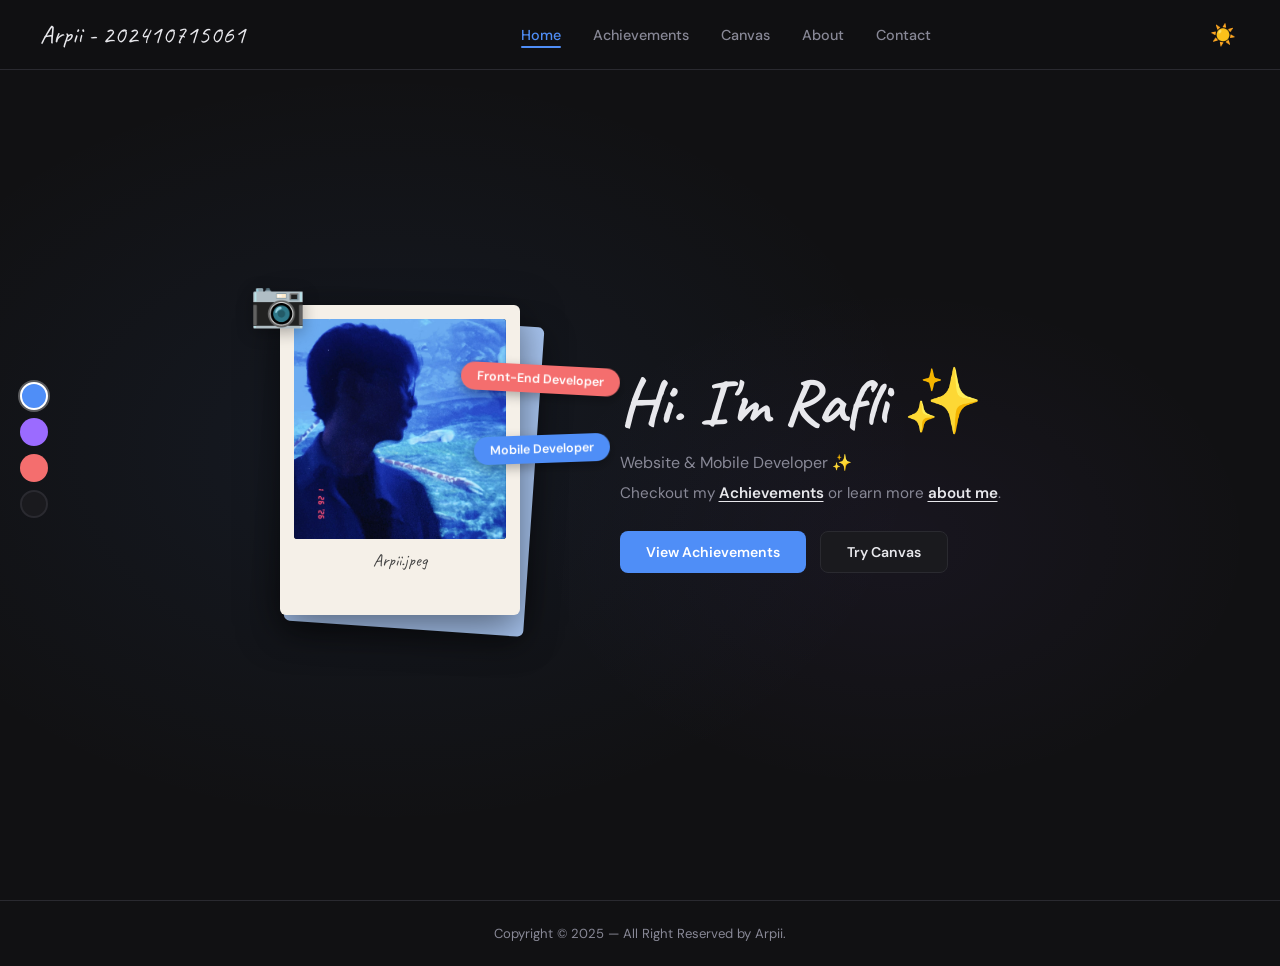
==== index.html @ d250fa43 "update project" ====
<!DOCTYPE html>
<html lang="id">
<head>
<meta charset="UTF-8">
<meta name="viewport" content="width=device-width, initial-scale=1.0">
<title>Arpii — Portfolio</title>
<link href="https://fonts.googleapis.com/css2?family=Caveat:wght@400;700&family=DM+Sans:wght@300;400;500&display=swap" rel="stylesheet">
<link rel="stylesheet" href="styles.css">
</head>
<body>

<nav>
  <a href="index.html" class="nav-logo">Arpii - 202410715061</a>
  <ul class="nav-links">
    <li><a href="index.html" class="active" onclick="setActive(this)">Home</a></li>
    <li><a href="achievements.html" onclick="setActive(this)">Achievements</a></li>
    <li><a href="canvas.html" onclick="setActive(this)">Canvas</a></li>
    <li><a href="about.html" onclick="setActive(this)">About</a></li>
    <li><a href="contact.html" onclick="setActive(this)">Contact</a></li>
  </ul>
  <div class="nav-right">
    <button class="theme-btn" onclick="toggleTheme()" title="Toggle theme">☀️</button>
  </div>
</nav>

<div class="sidebar-palette" id="sidebarPalette">
  <div class="palette-dot active" style="background:#4f8ef7" title="Blue" onclick="setAccent('#4f8ef7', this)"></div>
  <div class="palette-dot" style="background:#9b6bff" title="Purple" onclick="setAccent('#9b6bff', this)"></div>
  <div class="palette-dot" style="background:#f46e6e" title="Red" onclick="setAccent('#f46e6e', this)"></div>
  <div class="palette-dot special" title="Open Canvas" onclick="openCanvas()"></div>
</div>

<section id="home">
  <div class="polaroid-stack" id="polaroidEl">
    <div class="polaroid-back"></div>
    <div class="polaroid-front">
      <div class="polaroid-photo">
        <img src="img/Arpii.jpeg" alt="Arpii">
      </div>
  <div class="polaroid-label">Arpii.jpeg</div>
</div>
    <div class="camera-icon">📷</div>
    <div class="badge badge-red">Front-End Developer</div>
    <div class="badge badge-blue">Mobile Developer</div>
  </div>

  <div class="hero-text">
    <h1 class="hero-greeting">Hi. I'm Rafli ✨</h1>
    <p class="hero-sub">Website & Mobile Developer ✨</p>
    <p class="hero-links">
      Checkout my <a href="achievements.html">Achievements</a> or learn more <a href="about.html">about me</a>.
    </p>
    <div class="hero-cta">
      <a href="achievements.html" class="btn btn-primary">View Achievements</a>
      <a href="canvas.html" class="btn btn-ghost">Try Canvas</a>
    </div>
  </div>
</section>

<footer>Copyright © 2025 — All Right Reserved by Arpii.</footer>


<div id="canvasModal">
  <div class="modal-inner">
    <div class="modal-header">
      <span class="modal-title">🎨 Canvas Fullscreen</span>
      <button class="close-btn" onclick="closeCanvas()">✕</button>
    </div>
    <canvas id="drawCanvasFull" style="width:100%;height:500px;border-radius:10px;cursor:crosshair;background:#16161a;display:block;touch-action:none;"></canvas>
    <div style="display:flex;gap:10px;margin-top:14px;justify-content:flex-end">
      <button class="tool-btn" onclick="clearFullCanvas()">🗑️ Clear</button>
      <button class="btn btn-primary" onclick="downloadFullCanvas()">💾 Download</button>
    </div>
  </div>
</div>

<button class="scroll-top" id="scrollTopBtn" onclick="window.scrollTo({top:0,behavior:'smooth'})">↑</button>

  <div id="pageTransition">
    <img src="img/oia-uia.gif"
      class="transition-gif"
      alt="Loading animation"
      title="Page loading">
  </div>

<script src="script.js"></script>
</body>
</html>
---- styles.css ----
:root {
  --bg: #111113;
  --surface: #1a1a1e;
  --border: #2a2a30;
  --accent-blue: #4f8ef7;
  --accent-pink: #f46e6e;
  --accent-purple: #9b6bff;
  --text: #e8e8ec;
  --muted: #888896;
  --polaroid-bg: #f5f0e8;
  --canvas-bg: #1e1e24;
}

*, *::before, *::after { box-sizing: border-box; margin: 0; padding: 0; }

html { scroll-behavior: smooth; }

body {
  background: var(--bg);
  color: var(--text);
  font-family: 'DM Sans', sans-serif;
  min-height: 100vh;
  overflow-x: hidden;
}

/* NAV */
nav {
  position: fixed; 
  top: 0; left: 0; right: 0; 
  z-index: 100;
  display: flex; 
  align-items: center; justify-content: space-between;
  padding: 18px 40px;
  background: rgba(17,17,19,0.85);
  backdrop-filter: blur(12px);
  border-bottom: 1px solid var(--border);
}

.nav-logo {
  font-family: 'Caveat', cursive;
  font-size: 1.6rem;
  color: var(--text);
  text-decoration: none;
}

.nav-links {
  display: flex;
  gap: 32px;
  list-style: none;
}

.nav-links a {
  color: var(--muted);
  text-decoration: none;
  font-size: 0.9rem;
  font-weight: 500;
  transition: color 0.2s;
  position: relative;
}

.nav-links a.active { 
  color: var(--accent-blue); }

.nav-links a.active::after {
  content: ''; 
  position: absolute; 
  bottom: -4px; left: 0; right: 0;
  height: 2px; background: var(--accent-blue); 
  border-radius: 2px;
}

.nav-links a:hover { color: var(--text); }

.nav-right { display: flex; align-items: center; gap: 12px; }

.theme-btn {
  background: none; border: none; cursor: pointer;
  font-size: 1.3rem; padding: 4px;
  transition: transform 0.3s;
}
.theme-btn:hover { transform: rotate(30deg) scale(1.1); }

/* HERO */
#home {
  min-height: 100vh;
  display: flex;
  align-items: center;
  justify-content: center;
  gap: 80px;
  padding: 100px 60px 60px;
  position: relative;
  overflow: hidden;
}

#home::before {
  content: '';
  position: absolute; inset: 0;
  background: radial-gradient(ellipse 60% 60% at 30% 50%, rgba(79,142,247,0.07) 0%, transparent 70%),
              radial-gradient(ellipse 40% 40% at 70% 60%, rgba(155,107,255,0.05) 0%, transparent 70%);
  pointer-events: none;
}

/* POLAROID */
.polaroid-stack {
  position: relative;
  width: 260px; height: 330px;
  flex-shrink: 0;
  animation: floatPolaroid 4s ease-in-out infinite;
}

@keyframes floatPolaroid {
  0%, 100% { transform: translateY(0px) rotate(-4deg); }
  50% { transform: translateY(-14px) rotate(-2deg); }
}

.polaroid-back {
  position: absolute;
  top: 14px; left: 14px;
  width: 240px; height: 310px;
  background: #a8c5f0;
  border-radius: 6px;
  transform: rotate(4deg);
  box-shadow: 0 8px 32px rgba(0,0,0,0.4);
}

.polaroid-front {
  position: absolute;
  top: 0; left: 0;
  width: 240px; height: 310px;
  background: var(--polaroid-bg);
  border-radius: 6px;
  padding: 14px 14px 48px;
  box-shadow: 0 12px 40px rgba(0,0,0,0.5);
  cursor: grab;
}

.polaroid-photo {
  width: 100%; height: 220px;
  background: linear-gradient(145deg, #2a2d3a, #1a1d2e);
  border-radius: 3px;
  overflow: hidden;
  display: flex; align-items: center; justify-content: center;
  font-size: 4rem;
}

.polaroid-photo img{
  width:100%;
  height:100%;
  object-fit:cover;
  display:block;
  filter:contrast(1.05) brightness(1.05);
}

.polaroid-label {
  font-family: 'Caveat', cursive;
  font-size: 1.1rem;
  color: #444;
  text-align: center;
  margin-top: 10px;
}

/* CAMERA ICON */
.camera-icon {
  position: absolute;
  top: -30px; left: -30px;
  font-size: 2.8rem;
  animation: cameraBob 3s ease-in-out infinite;
  filter: drop-shadow(0 4px 8px rgba(0,0,0,0.3));
}
@keyframes cameraBob {
  0%, 100% { transform: rotate(-10deg) scale(1); }
  50% { transform: rotate(5deg) scale(1.05); }
}

/* BADGES */
.badge {
  position: absolute;
  padding: 6px 16px;
  border-radius: 20px;
  font-size: 0.78rem;
  font-weight: 600;
  white-space: nowrap;
  box-shadow: 0 4px 12px rgba(0,0,0,0.3);
  animation: badgePop 0.6s cubic-bezier(0.34, 1.56, 0.64, 1) both;
}
.badge-red { background: #f46e6e; color: white; top: 60px; right: -80px; transform: rotate(3deg); animation-delay: 0.3s; }
.badge-blue { background: #4f8ef7; color: white; top: 130px; right: -70px; transform: rotate(-2deg); animation-delay: 0.5s; }

@keyframes badgePop {
  from { opacity: 0; transform: scale(0.5) rotate(10deg); }
  to { opacity: 1; }
}

/* HERO TEXT */
.hero-text { max-width: 480px; }

.hero-greeting {
  font-family: 'Caveat', cursive;
  font-size: clamp(2.8rem, 5vw, 4.2rem);
  font-weight: 700;
  line-height: 1.1;
  margin-bottom: 14px;
  animation: slideUp 0.7s ease both 0.2s;
}

.hero-sub {
  color: var(--muted);
  font-size: 1rem;
  margin-bottom: 10px;
  animation: slideUp 0.7s ease both 0.35s;
}

.hero-links {
  font-size: 0.95rem;
  color: var(--muted);
  animation: slideUp 0.7s ease both 0.45s;
}

.hero-links a {
  color: var(--text);
  font-weight: 600;
  text-decoration: underline;
  text-underline-offset: 3px;
  transition: color 0.2s;
}
.hero-links a:hover { color: var(--accent-blue); }

@keyframes slideUp {
  from { opacity: 0; transform: translateY(24px); }
  to { opacity: 1; transform: translateY(0); }
}

.hero-cta {
  display: flex; gap: 14px; margin-top: 28px;
  animation: slideUp 0.7s ease both 0.55s;
}

.btn {
  padding: 11px 26px; border-radius: 8px;
  font-family: 'DM Sans', sans-serif;
  font-size: 0.88rem; font-weight: 600;
  cursor: pointer; transition: all 0.2s; border: none;
  text-decoration: none; display: inline-flex; align-items: center; gap: 6px;
}
.btn-primary { background: var(--accent-blue); color: white; }
.btn-primary:hover { background: #3a7ae8; transform: translateY(-2px); box-shadow: 0 8px 20px rgba(79,142,247,0.35); }
.btn-ghost { background: var(--surface); color: var(--text); border: 1px solid var(--border); }
.btn-ghost:hover { border-color: var(--accent-blue); color: var(--accent-blue); transform: translateY(-2px); }

/* SIDEBAR DOTS */
.sidebar-palette {
  position: fixed; left: 20px; top: 50%; transform: translateY(-50%);
  display: flex; flex-direction: column; align-items: center; gap: 8px;
  z-index: 50;
}

.palette-dot {
  width: 28px; height: 28px; border-radius: 50%;
  cursor: pointer; transition: transform 0.2s, box-shadow 0.2s;
  border: 2px solid transparent;
}
.palette-dot:hover { transform: scale(1.2); }
.palette-dot.active { border-color: white; box-shadow: 0 0 0 2px rgba(255,255,255,0.3); }
.palette-dot.special { background: var(--surface); border: 2px solid var(--border); display: flex; align-items: center; justify-content: center; font-size: 0.8rem; }

/* SECTIONS */
section { padding: 80px 60px; }

.section-title {
  font-family: 'Caveat', cursive;
  font-size: 2.4rem;
  margin-bottom: 40px;
  position: relative;
  display: inline-block;
}
.section-title::after {
  content: ''; position: absolute; bottom: -6px; left: 0;
  width: 60%; height: 3px;
  background: linear-gradient(90deg, var(--accent-blue), transparent);
  border-radius: 2px;
}

/* PORTFOLIO */
.portfolio-grid {
  display: grid;
  grid-template-columns: repeat(auto-fill, minmax(280px, 1fr));
  gap: 24px;
}

.project-card {
  background: var(--surface);
  border: 1px solid var(--border);
  border-radius: 14px;
  overflow: hidden;
  transition: transform 0.25s, box-shadow 0.25s, border-color 0.25s;
  cursor: pointer;
}
.project-card:hover {
  transform: translateY(-6px);
  box-shadow: 0 20px 40px rgba(0,0,0,0.3);
  border-color: var(--accent-blue);
}

.project-thumb {
  height: 160px;
  display: flex; align-items: center; justify-content: center;
  font-size: 3rem;
}

.project-info { padding: 16px 20px 20px; }
.project-title { font-weight: 600; margin-bottom: 6px; }
.project-desc { font-size: 0.84rem; color: var(--muted); line-height: 1.5; }

.project-tags { display: flex; flex-wrap: wrap; gap: 6px; margin-top: 12px; }
.tag {
  font-size: 0.72rem; font-weight: 600;
  padding: 3px 10px; border-radius: 20px;
  background: rgba(79,142,247,0.12); color: var(--accent-blue);
}

/* CANVAS SECTION */
#canvas-section {
  background: var(--canvas-bg);
  border-top: 1px solid var(--border);
  border-bottom: 1px solid var(--border);
}

.canvas-wrapper {
  display: flex; flex-direction: column; gap: 16px;
}

.canvas-toolbar {
  display: flex; align-items: center; gap: 12px;
  flex-wrap: wrap;
  background: var(--surface);
  padding: 12px 18px;
  border-radius: 12px;
  border: 1px solid var(--border);
}

.toolbar-group {
  display: flex; align-items: center; gap: 8px;
  padding-right: 12px;
  border-right: 1px solid var(--border);
}
.toolbar-group:last-child { border-right: none; padding-right: 0; }

.tool-btn {
  background: none; border: 1px solid var(--border);
  color: var(--muted); padding: 7px 14px;
  border-radius: 8px; cursor: pointer; font-size: 0.82rem; font-weight: 500;
  font-family: 'DM Sans', sans-serif;
  transition: all 0.2s; display: flex; align-items: center; gap: 5px;
}
.tool-btn:hover, .tool-btn.active {
  background: var(--accent-blue); color: white; border-color: var(--accent-blue);
}

.color-swatch {
  width: 28px; height: 28px; border-radius: 50%; cursor: pointer;
  border: 2px solid transparent; transition: transform 0.15s;
}
.color-swatch:hover { transform: scale(1.15); }
.color-swatch.selected { border-color: white; box-shadow: 0 0 0 2px rgba(255,255,255,0.3); }

.color-input { display: none; }

.size-slider {
  appearance: none; -webkit-appearance: none;
  width: 90px; height: 4px;
  background: var(--border); border-radius: 2px; cursor: pointer;
}
.size-slider::-webkit-slider-thumb {
  appearance: none; -webkit-appearance: none;
  width: 14px; height: 14px; border-radius: 50%;
  background: var(--accent-blue); cursor: pointer;
}

.size-label { font-size: 0.78rem; color: var(--muted); min-width: 28px; }

#drawCanvas {
  width: 100%;
  height: 500px;
  border-radius: 12px;
  border: 1px solid var(--border);
  cursor: crosshair;
  background: #16161a;
  display: block;
  touch-action: none;
}

.canvas-footer {
  display: flex; gap: 10px; justify-content: flex-end;
}

/* ABOUT */
.about-grid { display: grid; grid-template-columns: 1fr 1fr; gap: 40px; align-items: center; }
.about-bio { line-height: 1.8; color: var(--muted); font-size: 0.95rem; }
.about-bio p { margin-bottom: 16px; }
.about-stats { display: grid; grid-template-columns: 1fr 1fr; gap: 16px; }
.stat-box {
  background: var(--surface); border: 1px solid var(--border);
  border-radius: 12px; padding: 20px;
  text-align: center;
}
.stat-num { font-family: 'Caveat', cursive; font-size: 2.4rem; color: var(--accent-blue); }
.stat-desc { font-size: 0.8rem; color: var(--muted); margin-top: 4px; }

/* CONTACT */
.contact-grid { display: grid; grid-template-columns: 1fr 1fr; gap: 40px; }
.contact-links { display: flex; flex-direction: column; gap: 14px; }
.contact-link {
  display: flex; align-items: center; gap: 14px;
  padding: 16px 20px; background: var(--surface);
  border: 1px solid var(--border); border-radius: 12px;
  text-decoration: none; color: var(--text);
  transition: all 0.2s;
}
.contact-link:hover { border-color: var(--accent-blue); transform: translateX(4px); }
.contact-link-icon { font-size: 1.4rem; }
.contact-link-label { font-size: 0.78rem; color: var(--muted); }
.contact-link-value { font-weight: 500; }

.contact-form { display: flex; flex-direction: column; gap: 14px; }
.form-input, .form-textarea {
  background: var(--surface); border: 1px solid var(--border);
  border-radius: 10px; padding: 13px 16px;
  color: var(--text); font-family: 'DM Sans', sans-serif; font-size: 0.9rem;
  outline: none; transition: border-color 0.2s; resize: none;
}
.form-input:focus, .form-textarea:focus { border-color: var(--accent-blue); }
.form-textarea { height: 120px; }

/* FOOTER */
footer {
  text-align: center; padding: 24px;
  color: var(--muted); font-size: 0.82rem;
  border-top: 1px solid var(--border);
}

/* OPACITY OVERLAY for canvas */
#canvasModal {
  display: none; position: fixed; inset: 0; z-index: 200;
  background: rgba(0,0,0,0.85); backdrop-filter: blur(4px);
  align-items: center; justify-content: center; padding: 40px;
}
#canvasModal.open { display: flex; }

.modal-inner {
  background: var(--surface); border-radius: 18px;
  border: 1px solid var(--border); padding: 28px;
  width: 100%; max-width: 900px;
}

.modal-header {
  display: flex; justify-content: space-between; align-items: center;
  margin-bottom: 20px;
}
.modal-title { font-family: 'Caveat', cursive; font-size: 1.8rem; }
.close-btn {
  background: none; border: 1px solid var(--border);
  color: var(--muted); width: 36px; height: 36px; border-radius: 8px;
  cursor: pointer; font-size: 1.2rem; transition: all 0.2s;
}
.close-btn:hover { background: #ff4444; color: white; border-color: #ff4444; }

/* SCROLL TO TOP */
.scroll-top {
  position: fixed; bottom: 30px; right: 30px;
  width: 44px; height: 44px; border-radius: 50%;
  background: var(--accent-blue); color: white;
  border: none; cursor: pointer; font-size: 1.2rem;
  box-shadow: 0 4px 16px rgba(79,142,247,0.4);
  transition: all 0.2s; opacity: 0; pointer-events: none;
  z-index: 99;
}
.scroll-top.visible { opacity: 1; pointer-events: all; }
.scroll-top:hover { transform: translateY(-3px); }

@media (max-width: 768px) {
  #home { flex-direction: column; padding: 100px 24px 60px; gap: 40px; }
  .about-grid, .contact-grid { grid-template-columns: 1fr; }
  section { padding: 60px 24px; }
  nav { padding: 16px 24px; }
  .nav-links { gap: 20px; }
}

/* ==================== PAGE TRANSITION ==================== */

/* Panel default MENUTUPI layar, langsung auto-slide keluar via CSS.
   Tidak ada jeda JS → tidak ada blink. */
#pageTransition {
  position: fixed;
  left: 0; top: 0;
  width: 100%; height: 100%;
  background: #2b0047;
  display: flex;
  align-items: center;
  justify-content: center;
  z-index: 9999;
  transform: translateY(0%);
  animation: pageSlideOut 0.65s cubic-bezier(0.76, 0, 0.24, 1) 0.05s forwards;
  pointer-events: none;
}

/* Saat klik link → reset posisi ke bawah, lalu naik menutupi layar */
#pageTransition.active {
  transform: translateY(100%);
  animation: pageSlideIn 0.55s cubic-bezier(0.76, 0, 0.24, 1) forwards;
  pointer-events: all;
}

@keyframes pageSlideIn {
  from { transform: translateY(100%); }
  to   { transform: translateY(0%); }
}

@keyframes pageSlideOut {
  from { transform: translateY(0%); }
  to   { transform: translateY(-100%); }
}

.transition-gif {
  width: 120px;
  animation: gifBounce 0.6s ease infinite alternate;
}

@keyframes gifBounce {
  from { transform: scale(0.95); }
  to   { transform: scale(1.05); }
}
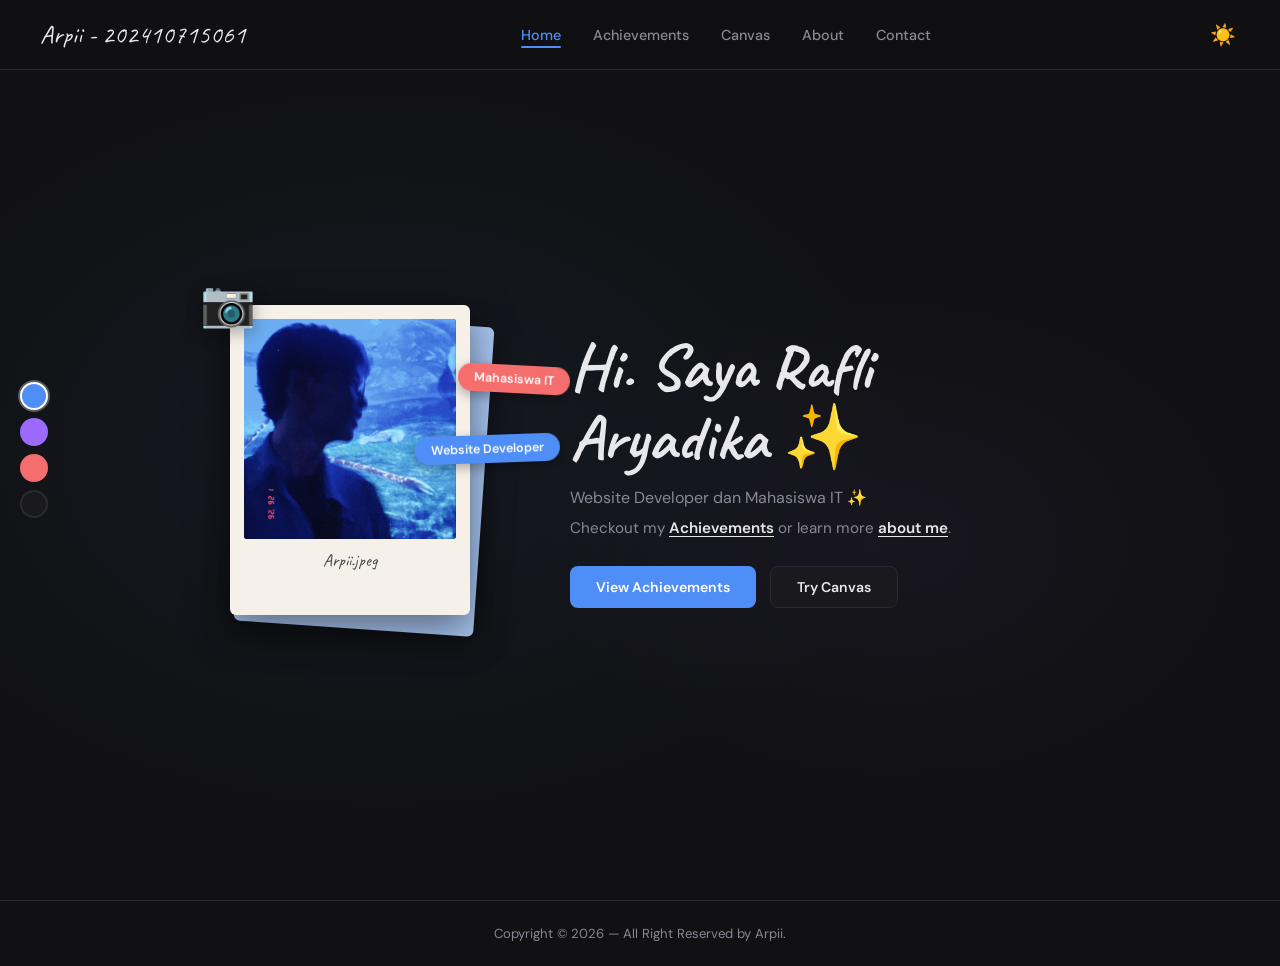
==== commit d0fce2fc: "major adds and updates to the achievements section, including new images and updated dates. Also add" ====
--- a/index.html
+++ b/index.html
@@ -11,7 +11,7 @@
 
 <nav>
   <a href="index.html" class="nav-logo">Arpii - 202410715061</a>
-  <ul class="nav-links">
+  <ul class="nav-links" id="navLinks">
     <li><a href="index.html" class="active" onclick="setActive(this)">Home</a></li>
     <li><a href="achievements.html" onclick="setActive(this)">Achievements</a></li>
     <li><a href="canvas.html" onclick="setActive(this)">Canvas</a></li>
@@ -19,7 +19,10 @@
     <li><a href="contact.html" onclick="setActive(this)">Contact</a></li>
   </ul>
   <div class="nav-right">
-    <button class="theme-btn" onclick="toggleTheme()" title="Toggle theme">☀️</button>
+  <button class="theme-btn" onclick="toggleTheme()" title="Toggle theme">☀️</button>
+  <button class="hamburger" id="hamburger" onclick="toggleNav()" aria-label="Menu">
+    <span></span><span></span><span></span>
+  </button>
   </div>
 </nav>
 
@@ -40,13 +43,13 @@
   <div class="polaroid-label">Arpii.jpeg</div>
 </div>
     <div class="camera-icon">📷</div>
-    <div class="badge badge-red">Front-End Developer</div>
-    <div class="badge badge-blue">Mobile Developer</div>
+    <div class="badge badge-red">Mahasiswa IT</div>
+    <div class="badge badge-blue">Website Developer</div>
   </div>
 
   <div class="hero-text">
-    <h1 class="hero-greeting">Hi. I'm Rafli ✨</h1>
-    <p class="hero-sub">Website & Mobile Developer ✨</p>
+    <h1 class="hero-greeting">Hi. Saya Rafli Aryadika ✨</h1>
+    <p class="hero-sub">Website Developer dan Mahasiswa IT ✨</p>
     <p class="hero-links">
       Checkout my <a href="achievements.html">Achievements</a> or learn more <a href="about.html">about me</a>.
     </p>
@@ -57,7 +60,7 @@
   </div>
 </section>
 
-<footer>Copyright © 2025 — All Right Reserved by Arpii.</footer>
+<footer>Copyright © 2026 — All Right Reserved by Arpii.</footer>
 
 
 <div id="canvasModal">
--- a/styles.css
+++ b/styles.css
@@ -1,531 +1,1023 @@
+html{
+  scroll-behavior: smooth;
+}
+
 :root {
-  --bg: #111113;
-  --surface: #1a1a1e;
-  --border: #2a2a30;
-  --accent-blue: #4f8ef7;
-  --accent-pink: #f46e6e;
+  --bg:            #111113;
+  --surface:       #1a1a1e;
+  --border:        #2a2a30;
+  --accent-blue:   #4f8ef7;
+  --accent-pink:   #f46e6e;
   --accent-purple: #9b6bff;
-  --text: #e8e8ec;
-  --muted: #888896;
-  --polaroid-bg: #f5f0e8;
-  --canvas-bg: #1e1e24;
-}
-
-*, *::before, *::after { box-sizing: border-box; margin: 0; padding: 0; }
-
-html { scroll-behavior: smooth; }
+  --text:          #e8e8ec;
+  --muted:         #888896;
+  --polaroid-bg:   #f5f0e8;
+  --canvas-bg:     #1e1e24;
+}
+
+*, *::before, *::after {
+  box-sizing: border-box;
+  margin: 0;
+  padding: 0;
+}
+
+html {
+  scroll-behavior: smooth;
+}
 
 body {
-  background: var(--bg);
-  color: var(--text);
-  font-family: 'DM Sans', sans-serif;
-  min-height: 100vh;
-  overflow-x: hidden;
-}
-
-/* NAV */
+  background:   var(--bg);
+  color:        var(--text);
+  font-family:  'DM Sans', sans-serif;
+  min-height:   100vh;
+  overflow-x:   hidden;
+  transition:   background 0.4s ease, color 0.3s ease;
+}
+
+body, nav, .polaroid-front, .stat-box, .contact-link,
+.form-input, .form-textarea, .card, .project-card,
+.canvas-toolbar, #drawCanvas, .modal-inner {
+  transition: background 0.4s ease, border-color 0.3s ease, color 0.3s ease;
+}
+
 nav {
-  position: fixed; 
-  top: 0; left: 0; right: 0; 
-  z-index: 100;
-  display: flex; 
-  align-items: center; justify-content: space-between;
-  padding: 18px 40px;
-  background: rgba(17,17,19,0.85);
+  position:        fixed;
+  top: 0; left: 0; right: 0;
+  z-index:         100;
+  display:         flex;
+  align-items:     center;
+  justify-content: space-between;
+  flex-wrap:       wrap;
+  padding:         18px 40px;
+  background:      rgba(17,17,19,0.85);
   backdrop-filter: blur(12px);
-  border-bottom: 1px solid var(--border);
+  border-bottom:   1px solid var(--border);
+  transition:      background 0.4s ease, border-color 0.3s ease;
 }
 
 .nav-logo {
-  font-family: 'Caveat', cursive;
-  font-size: 1.6rem;
-  color: var(--text);
+  font-family:     'Caveat', cursive;
+  font-size:       1.6rem;
+  color:           var(--text);
   text-decoration: none;
 }
 
 .nav-links {
-  display: flex;
-  gap: 32px;
+  display:    flex;
+  gap:        32px;
   list-style: none;
 }
 
 .nav-links a {
-  color: var(--muted);
+  color:           var(--muted);
   text-decoration: none;
-  font-size: 0.9rem;
-  font-weight: 500;
-  transition: color 0.2s;
-  position: relative;
-}
-
-.nav-links a.active { 
-  color: var(--accent-blue); }
-
-.nav-links a.active::after {
-  content: ''; 
-  position: absolute; 
+  font-size:       0.9rem;
+  font-weight:     500;
+  position:        relative;
+  transition:      color 0.2s;
+}
+
+.nav-links a:hover          { color: var(--text); }
+.nav-links a.active         { color: var(--accent-blue); }
+.nav-links a.active::after  {
+  content:       '';
+  position:      absolute;
   bottom: -4px; left: 0; right: 0;
-  height: 2px; background: var(--accent-blue); 
+  height:        2px;
+  background:    var(--accent-blue);
   border-radius: 2px;
 }
 
-.nav-links a:hover { color: var(--text); }
-
-.nav-right { display: flex; align-items: center; gap: 12px; }
+.nav-right {
+  display:     flex;
+  align-items: center;
+  gap:         12px;
+}
 
 .theme-btn {
-  background: none; border: none; cursor: pointer;
-  font-size: 1.3rem; padding: 4px;
-  transition: transform 0.3s;
-}
-.theme-btn:hover { transform: rotate(30deg) scale(1.1); }
-
-/* HERO */
+  background:  none;
+  border:      none;
+  cursor:      pointer;
+  font-size:   1.3rem;
+  padding:     4px;
+  transition:  transform 0.4s cubic-bezier(0.34, 1.56, 0.64, 1);
+}
+
+.theme-btn:hover {
+  transform: rotate(30deg) scale(1.1);
+}
+
+.theme-btn.spinning {
+  animation: themeSpin 0.5s cubic-bezier(0.34, 1.56, 0.64, 1) forwards;
+}
+
+@keyframes themeSpin {
+  0%   { transform: rotate(0deg)   scale(1);   }
+  40%  { transform: rotate(200deg) scale(1.3); }
+  70%  { transform: rotate(340deg) scale(0.9); }
+  100% { transform: rotate(360deg) scale(1);   }
+}
+
+.hamburger {
+  display:       none;
+  flex-direction: column;
+  gap:           5px;
+  background:    none;
+  border:        1px solid var(--border);
+  border-radius: 8px;
+  padding:       8px 10px;
+  cursor:        pointer;
+}
+
+.hamburger span {
+  display:       block;
+  width:         20px;
+  height:        2px;
+  background:    var(--text);
+  border-radius: 2px;
+  transition:    all 0.3s;
+}
+
+.hamburger.open span:nth-child(1) { transform: translateY(7px) rotate(45deg);  }
+.hamburger.open span:nth-child(2) { opacity: 0;                                 }
+.hamburger.open span:nth-child(3) { transform: translateY(-7px) rotate(-45deg); }
+
+.sidebar-palette {
+  position:       fixed;
+  left:           20px;
+  top:            50%;
+  transform:      translateY(-50%);
+  display:        flex;
+  flex-direction: column;
+  align-items:    center;
+  gap:            8px;
+  z-index:        50;
+}
+
+.palette-dot {
+  width:      28px;
+  height:     28px;
+  border:     2px solid transparent;
+  border-radius: 50%;
+  cursor:     pointer;
+  transition: transform 0.2s, box-shadow 0.2s;
+}
+
+.palette-dot:hover  { transform: scale(1.2); }
+.palette-dot.active { border-color: white; box-shadow: 0 0 0 2px rgba(255,255,255,0.3); }
+.palette-dot.special {
+  background:      var(--surface);
+  border:          2px solid var(--border);
+  display:         flex;
+  align-items:     center;
+  justify-content: center;
+  font-size:       0.8rem;
+}
+
 #home {
-  min-height: 100vh;
-  display: flex;
-  align-items: center;
+  min-height:      100vh;
+  display:         flex;
+  align-items:     center;
   justify-content: center;
-  gap: 80px;
-  padding: 100px 60px 60px;
-  position: relative;
-  overflow: hidden;
+  gap:             80px;
+  padding:         100px 60px 60px;
+  position:        relative;
+  overflow:        hidden;
 }
 
 #home::before {
-  content: '';
-  position: absolute; inset: 0;
-  background: radial-gradient(ellipse 60% 60% at 30% 50%, rgba(79,142,247,0.07) 0%, transparent 70%),
-              radial-gradient(ellipse 40% 40% at 70% 60%, rgba(155,107,255,0.05) 0%, transparent 70%);
+  content:        '';
+  position:       absolute;
+  inset:          0;
+  background:     radial-gradient(ellipse 60% 60% at 30% 50%, rgba(79,142,247,0.07) 0%, transparent 70%),
+                  radial-gradient(ellipse 40% 40% at 70% 60%, rgba(155,107,255,0.05) 0%, transparent 70%);
   pointer-events: none;
 }
 
-/* POLAROID */
+/* --- Polaroid --- */
 .polaroid-stack {
-  position: relative;
-  width: 260px; height: 330px;
+  position:   relative;
+  width:      260px;
+  height:     330px;
   flex-shrink: 0;
-  animation: floatPolaroid 4s ease-in-out infinite;
+  animation:  floatPolaroid 4s ease-in-out infinite;
 }
 
 @keyframes floatPolaroid {
-  0%, 100% { transform: translateY(0px) rotate(-4deg); }
-  50% { transform: translateY(-14px) rotate(-2deg); }
+  0%, 100% { transform: translateY(0px)   rotate(-4deg); }
+  50%       { transform: translateY(-14px) rotate(-2deg); }
 }
 
 .polaroid-back {
-  position: absolute;
+  position:      absolute;
   top: 14px; left: 14px;
-  width: 240px; height: 310px;
-  background: #a8c5f0;
+  width:         240px;
+  height:        310px;
+  background:    #a8c5f0;
   border-radius: 6px;
-  transform: rotate(4deg);
-  box-shadow: 0 8px 32px rgba(0,0,0,0.4);
+  transform:     rotate(4deg);
+  box-shadow:    0 8px 32px rgba(0,0,0,0.4);
 }
 
 .polaroid-front {
-  position: absolute;
+  position:      absolute;
   top: 0; left: 0;
-  width: 240px; height: 310px;
-  background: var(--polaroid-bg);
+  width:         240px;
+  height:        310px;
+  background:    var(--polaroid-bg);
   border-radius: 6px;
-  padding: 14px 14px 48px;
-  box-shadow: 0 12px 40px rgba(0,0,0,0.5);
-  cursor: grab;
+  padding:       14px 14px 48px;
+  box-shadow:    0 12px 40px rgba(0,0,0,0.5);
+  cursor:        grab;
 }
 
 .polaroid-photo {
-  width: 100%; height: 220px;
-  background: linear-gradient(145deg, #2a2d3a, #1a1d2e);
-  border-radius: 3px;
-  overflow: hidden;
-  display: flex; align-items: center; justify-content: center;
-  font-size: 4rem;
-}
-
-.polaroid-photo img{
-  width:100%;
-  height:100%;
-  object-fit:cover;
-  display:block;
-  filter:contrast(1.05) brightness(1.05);
+  width:           100%;
+  height:          220px;
+  background:      linear-gradient(145deg, #2a2d3a, #1a1d2e);
+  border-radius:   3px;
+  overflow:        hidden;
+  display:         flex;
+  align-items:     center;
+  justify-content: center;
+  font-size:       4rem;
+}
+
+.polaroid-photo img {
+  width:      100%;
+  height:     100%;
+  object-fit: cover;
+  display:    block;
+  filter:     contrast(1.05) brightness(1.05);
 }
 
 .polaroid-label {
   font-family: 'Caveat', cursive;
-  font-size: 1.1rem;
-  color: #444;
-  text-align: center;
-  margin-top: 10px;
-}
-
-/* CAMERA ICON */
+  font-size:   1.1rem;
+  color:       #444;
+  text-align:  center;
+  margin-top:  10px;
+}
+
+/* --- Camera Icon --- */
 .camera-icon {
-  position: absolute;
-  top: -30px; left: -30px;
+  position:  absolute;
+  top:  -30px;
+  left: -30px;
   font-size: 2.8rem;
   animation: cameraBob 3s ease-in-out infinite;
-  filter: drop-shadow(0 4px 8px rgba(0,0,0,0.3));
-}
+  filter:    drop-shadow(0 4px 8px rgba(0,0,0,0.3));
+}
+
 @keyframes cameraBob {
-  0%, 100% { transform: rotate(-10deg) scale(1); }
-  50% { transform: rotate(5deg) scale(1.05); }
-}
-
-/* BADGES */
+  0%, 100% { transform: rotate(-10deg) scale(1);    }
+  50%       { transform: rotate(5deg)   scale(1.05); }
+}
+
+/* --- Badges --- */
 .badge {
-  position: absolute;
-  padding: 6px 16px;
+  position:      absolute;
+  padding:       6px 16px;
   border-radius: 20px;
-  font-size: 0.78rem;
-  font-weight: 600;
-  white-space: nowrap;
-  box-shadow: 0 4px 12px rgba(0,0,0,0.3);
-  animation: badgePop 0.6s cubic-bezier(0.34, 1.56, 0.64, 1) both;
-}
-.badge-red { background: #f46e6e; color: white; top: 60px; right: -80px; transform: rotate(3deg); animation-delay: 0.3s; }
+  font-size:     0.78rem;
+  font-weight:   600;
+  white-space:   nowrap;
+  box-shadow:    0 4px 12px rgba(0,0,0,0.3);
+  animation:     badgePop 0.6s cubic-bezier(0.34, 1.56, 0.64, 1) both;
+}
+
+.badge-red  { background: #f46e6e; color: white; top: 60px;  right: -80px; transform: rotate(3deg);  animation-delay: 0.3s; }
 .badge-blue { background: #4f8ef7; color: white; top: 130px; right: -70px; transform: rotate(-2deg); animation-delay: 0.5s; }
 
 @keyframes badgePop {
   from { opacity: 0; transform: scale(0.5) rotate(10deg); }
-  to { opacity: 1; }
-}
-
-/* HERO TEXT */
+  to   { opacity: 1; }
+}
+
+/* --- Hero Text --- */
 .hero-text { max-width: 480px; }
 
 .hero-greeting {
-  font-family: 'Caveat', cursive;
-  font-size: clamp(2.8rem, 5vw, 4.2rem);
-  font-weight: 700;
-  line-height: 1.1;
+  font-family:  'Caveat', cursive;
+  font-size:    clamp(2.8rem, 5vw, 4.2rem);
+  font-weight:  700;
+  line-height:  1.1;
   margin-bottom: 14px;
-  animation: slideUp 0.7s ease both 0.2s;
+  animation:    slideUp 0.7s ease both 0.2s;
 }
 
 .hero-sub {
-  color: var(--muted);
-  font-size: 1rem;
+  color:         var(--muted);
+  font-size:     1rem;
   margin-bottom: 10px;
-  animation: slideUp 0.7s ease both 0.35s;
+  animation:     slideUp 0.7s ease both 0.35s;
 }
 
 .hero-links {
-  font-size: 0.95rem;
-  color: var(--muted);
-  animation: slideUp 0.7s ease both 0.45s;
+  font-size:  0.95rem;
+  color:      var(--muted);
+  animation:  slideUp 0.7s ease both 0.45s;
 }
 
 .hero-links a {
-  color: var(--text);
-  font-weight: 600;
-  text-decoration: underline;
+  color:                var(--text);
+  font-weight:          600;
+  text-decoration:      underline;
   text-underline-offset: 3px;
-  transition: color 0.2s;
-}
+  transition:           color 0.2s;
+}
+
 .hero-links a:hover { color: var(--accent-blue); }
+
+.hero-cta {
+  display:    flex;
+  gap:        14px;
+  margin-top: 28px;
+  animation:  slideUp 0.7s ease both 0.55s;
+}
 
 @keyframes slideUp {
   from { opacity: 0; transform: translateY(24px); }
-  to { opacity: 1; transform: translateY(0); }
-}
-
-.hero-cta {
-  display: flex; gap: 14px; margin-top: 28px;
-  animation: slideUp 0.7s ease both 0.55s;
+  to   { opacity: 1; transform: translateY(0);    }
 }
 
 .btn {
-  padding: 11px 26px; border-radius: 8px;
-  font-family: 'DM Sans', sans-serif;
-  font-size: 0.88rem; font-weight: 600;
-  cursor: pointer; transition: all 0.2s; border: none;
-  text-decoration: none; display: inline-flex; align-items: center; gap: 6px;
-}
-.btn-primary { background: var(--accent-blue); color: white; }
+  padding:       11px 26px;
+  border-radius: 8px;
+  font-family:   'DM Sans', sans-serif;
+  font-size:     0.88rem;
+  font-weight:   600;
+  cursor:        pointer;
+  border:        none;
+  text-decoration: none;
+  display:       inline-flex;
+  align-items:   center;
+  gap:           6px;
+  transition:    all 0.2s;
+}
+
+.btn-primary       { background: var(--accent-blue); color: white; }
 .btn-primary:hover { background: #3a7ae8; transform: translateY(-2px); box-shadow: 0 8px 20px rgba(79,142,247,0.35); }
-.btn-ghost { background: var(--surface); color: var(--text); border: 1px solid var(--border); }
-.btn-ghost:hover { border-color: var(--accent-blue); color: var(--accent-blue); transform: translateY(-2px); }
-
-/* SIDEBAR DOTS */
-.sidebar-palette {
-  position: fixed; left: 20px; top: 50%; transform: translateY(-50%);
-  display: flex; flex-direction: column; align-items: center; gap: 8px;
-  z-index: 50;
-}
-
-.palette-dot {
-  width: 28px; height: 28px; border-radius: 50%;
-  cursor: pointer; transition: transform 0.2s, box-shadow 0.2s;
-  border: 2px solid transparent;
-}
-.palette-dot:hover { transform: scale(1.2); }
-.palette-dot.active { border-color: white; box-shadow: 0 0 0 2px rgba(255,255,255,0.3); }
-.palette-dot.special { background: var(--surface); border: 2px solid var(--border); display: flex; align-items: center; justify-content: center; font-size: 0.8rem; }
-
-/* SECTIONS */
+
+.btn-ghost         { background: var(--surface); color: var(--text); border: 1px solid var(--border); }
+.btn-ghost:hover   { border-color: var(--accent-blue); color: var(--accent-blue); transform: translateY(-2px); }
+
 section { padding: 80px 60px; }
 
 .section-title {
-  font-family: 'Caveat', cursive;
-  font-size: 2.4rem;
-  margin-bottom: 40px;
-  position: relative;
-  display: inline-block;
-}
+  font-family:    'Caveat', cursive;
+  font-size:      2.4rem;
+  margin-bottom:  40px;
+  position:       relative;
+  display:        inline-block;
+}
+
 .section-title::after {
-  content: ''; position: absolute; bottom: -6px; left: 0;
-  width: 60%; height: 3px;
-  background: linear-gradient(90deg, var(--accent-blue), transparent);
+  content:       '';
+  position:      absolute;
+  bottom: -6px; left: 0;
+  width:         60%;
+  height:        3px;
+  background:    linear-gradient(90deg, var(--accent-blue), transparent);
   border-radius: 2px;
 }
 
-/* PORTFOLIO */
-.portfolio-grid {
+/* ABOUT */
+.about-grid {
+  display:               grid;
+  grid-template-columns: 1fr 1fr;
+  gap:                   40px;
+  align-items:           start;
+}
+
+.about-bio       { line-height: 1.8; color: var(--muted); font-size: 0.95rem; }
+.about-bio p     { margin-bottom: 16px; }
+
+/* Hobi & Minat */
+.about-hobbies {
+  display:               grid;
+  grid-template-columns: 1fr 1fr;
+  gap:                   16px;
+}
+
+.hobbies-col {
+  background:    var(--surface);
+  border:        1px solid var(--border);
+  border-radius: 14px;
+  padding:       20px;
+  transition:    border-color 0.25s, box-shadow 0.25s;
+}
+
+.hobbies-col:hover {
+  border-color: var(--accent-blue);
+  box-shadow:   0 8px 24px rgba(0,0,0,0.3);
+}
+
+.hobbies-title {
+  font-family:   'Caveat', cursive;
+  font-size:     1.3rem;
+  font-weight:   700;
+  color:         var(--text);
+  margin-bottom: 14px;
+}
+
+.hobbies-list {
+  list-style:     none;
+  display:        flex;
+  flex-direction: column;
+  gap:            8px;
+}
+
+.hobbies-list li {
+  font-size:     0.88rem;
+  color:         var(--muted);
+  padding:       7px 12px;
+  background:    rgba(79,142,247,0.06);
+  border:        1px solid var(--border);
+  border-radius: 8px;
+  transition:    all 0.2s;
+}
+
+.hobbies-list li:hover {
+  color:        var(--text);
+  border-color: var(--accent-blue);
+  background:   rgba(79,142,247,0.1);
+  transform:    translateX(4px);
+}
+.stat-box {
+  background:    var(--surface);
+  border:        1px solid var(--border);
+  border-radius: 12px;
+  padding:       20px;
+  text-align:    center;
+}
+
+.stat-num  { font-family: 'Caveat', cursive; font-size: 2.4rem; color: var(--accent-blue); }
+.stat-desc { font-size: 0.8rem; color: var(--muted); margin-top: 4px; }
+
+.page {
+  max-width: 760px;
+  margin:    0 auto;
+  padding:   100px 24px 80px;
+}
+
+.page-header        { margin-bottom: 48px; animation: fadeUp .5s ease both; }
+.page-header h1     { font-weight: 800; font-size: clamp(2rem, 5vw, 3rem); letter-spacing: -.04em; line-height: 1; margin-bottom: 8px; }
+.page-header p      { color: var(--muted); font-size: .9rem; }
+
+.timeline           { position: relative; }
+.timeline::before   {
+  content:    '';
+  position:   absolute;
+  left:       19px;
+  top: 0; bottom: 0;
+  width:      1px;
+  background: linear-gradient(to bottom, var(--border), transparent);
+}
+
+.achievement-item {
+  display:               grid;
+  grid-template-columns: 40px 1fr;
+  gap:                   16px;
+  margin-bottom:         36px;
+  animation:             fadeUp .5s ease both;
+}
+
+.achievement-item:nth-child(1) { animation-delay: .08s; }
+.achievement-item:nth-child(2) { animation-delay: .16s; }
+.achievement-item:nth-child(3) { animation-delay: .24s; }
+.achievement-item:nth-child(4) { animation-delay: .32s; }
+
+.avatar-col { display: flex; flex-direction: column; align-items: center; }
+
+.avatar {
+  width:           40px;
+  height:          40px;
+  border-radius:   50%;
+  background:      linear-gradient(135deg, #4d7cff 0%, #a855f7 100%);
+  display:         flex;
+  align-items:     center;
+  justify-content: center;
+  font-weight:     700;
+  font-size:       .85rem;
+  color:           #fff;
+  flex-shrink:     0;
+  position:        relative;
+  z-index:         1;
+  border:          2px solid var(--bg);
+}
+
+.card {
+  background:    var(--surface);
+  border:        1px solid var(--border);
+  border-radius: 14px;
+  padding:       20px 22px 22px;
+  transition:    border-color .25s, box-shadow .25s;
+}
+
+.card:hover        { border-color: #35353f; box-shadow: 0 8px 32px rgba(0,0,0,.4); }
+.card-meta         { display: flex; align-items: center; gap: 10px; margin-bottom: 12px; }
+.card-name         { font-weight: 700; font-size: .9rem; }
+.card-date         { font-size: .78rem; color: var(--muted); }
+.card-title        { font-weight: 700; font-size: 1.05rem; letter-spacing: -.02em; margin-bottom: 4px; line-height: 1.3; }
+.card-issuer       { font-size: .82rem; color: var(--muted); margin-bottom: 14px; }
+
+.tags { display: flex; flex-wrap: wrap; gap: 8px; margin-bottom: 16px; }
+
+.tag {
+  font-size:     0.72rem;
+  font-weight:   600;
+  padding:       3px 10px;
+  border-radius: 20px;
+  background:    rgba(79,142,247,0.12);
+  color:         var(--accent-blue);
+  border:        1px solid rgba(79,142,247,0.2);
+  transition:    border-color .2s, color .2s;
+}
+
+.cert-img-wrap {
+  margin-top:    14px;
+  border-radius: 10px;
+  overflow:      hidden;
+  border:        1px solid var(--border);
+  max-width:     240px;
+  cursor:        pointer;
+  transition:    transform .25s, box-shadow .25s;
+}
+
+.cert-img-wrap:hover { transform: scale(1.02); box-shadow: 0 12px 36px rgba(0,0,0,.5); }
+.cert-img-wrap img   { width: 100%; display: block; filter: brightness(.95); }
+
+.lightbox {
+  position:       fixed;
+  inset:          0;
+  background:     rgba(0,0,0,.88);
+  backdrop-filter: blur(12px);
+  z-index:        200;
+  display:        flex;
+  align-items:    center;
+  justify-content: center;
+  opacity:        0;
+  pointer-events: none;
+  transition:     opacity .3s;
+}
+
+.lightbox.open      { opacity: 1; pointer-events: all; }
+.lightbox img       { max-width: min(90vw, 600px); max-height: 85vh; border-radius: 12px; box-shadow: 0 24px 80px rgba(0,0,0,.7); transform: scale(.95); transition: transform .3s; }
+.lightbox.open img  { transform: scale(1); }
+
+.lightbox-close {
+  position:   absolute;
+  top:  24px;
+  right: 28px;
+  color:      #fff;
+  font-size:  1.5rem;
+  cursor:     pointer;
+  opacity:    .6;
+  background: none;
+  border:     none;
+  transition: opacity .2s;
+}
+.lightbox-close:hover { opacity: 1; }
+
+.contact-grid {
+  display:               grid;
+  grid-template-columns: 1fr 1fr;
+  gap:                   40px;
+}
+
+.contact-links { display: flex; flex-direction: column; gap: 14px; }
+
+.contact-link {
+  display:       flex;
+  align-items:   center;
+  gap:           14px;
+  padding:       16px 20px;
+  background:    var(--surface);
+  border:        1px solid var(--border);
+  border-radius: 12px;
+  text-decoration: none;
+  color:         var(--text);
+  transition:    all 0.2s;
+}
+
+.contact-link:hover      { border-color: var(--accent-blue); transform: translateX(4px); }
+.contact-link-icon       { font-size: 1.4rem; }
+.contact-link-label      { font-size: 0.78rem; color: var(--muted); }
+.contact-link-value      { font-weight: 500; }
+
+.contact-form { display: flex; flex-direction: column; gap: 14px; }
+
+.form-input, .form-textarea {
+  background:    var(--surface);
+  border:        1px solid var(--border);
+  border-radius: 10px;
+  padding:       13px 16px;
+  color:         var(--text);
+  font-family:   'DM Sans', sans-serif;
+  font-size:     0.9rem;
+  outline:       none;
+  resize:        none;
+  transition:    border-color 0.2s;
+}
+
+.form-input:focus,
+.form-textarea:focus { border-color: var(--accent-blue); }
+.form-textarea       { height: 120px; }
+
+#canvas-section {
+  background:   var(--canvas-bg);
+  border-top:   1px solid var(--border);
+  border-bottom: 1px solid var(--border);
+}
+
+.canvas-wrapper { display: flex; flex-direction: column; gap: 16px; }
+
+.canvas-toolbar {
+  display:       flex;
+  align-items:   center;
+  gap:           12px;
+  flex-wrap:     wrap;
+  background:    var(--surface);
+  padding:       12px 18px;
+  border-radius: 12px;
+  border:        1px solid var(--border);
+}
+
+.toolbar-group {
+  display:       flex;
+  align-items:   center;
+  gap:           8px;
+  padding-right: 12px;
+  border-right:  1px solid var(--border);
+}
+.toolbar-group:last-child { border-right: none; padding-right: 0; }
+
+.tool-btn {
+  background:    none;
+  border:        1px solid var(--border);
+  color:         var(--muted);
+  padding:       7px 14px;
+  border-radius: 8px;
+  cursor:        pointer;
+  font-size:     0.82rem;
+  font-weight:   500;
+  font-family:   'DM Sans', sans-serif;
+  display:       flex;
+  align-items:   center;
+  gap:           5px;
+  transition:    all 0.2s;
+}
+.tool-btn:hover,
+.tool-btn.active { background: var(--accent-blue); color: white; border-color: var(--accent-blue); }
+
+.color-swatch {
+  width:      28px;
+  height:     28px;
+  border:     2px solid transparent;
+  border-radius: 50%;
+  cursor:     pointer;
+  transition: transform 0.15s;
+}
+.color-swatch:hover    { transform: scale(1.15); }
+.color-swatch.selected { border-color: white; box-shadow: 0 0 0 2px rgba(255,255,255,0.3); }
+
+.color-input { display: none; }
+
+.size-slider {
+  appearance:         none;
+  -webkit-appearance: none;
+  width:              90px;
+  height:             4px;
+  background:         var(--border);
+  border-radius:      2px;
+  cursor:             pointer;
+}
+.size-slider::-webkit-slider-thumb {
+  appearance:         none;
+  -webkit-appearance: none;
+  width:              14px;
+  height:             14px;
+  border-radius:      50%;
+  background:         var(--accent-blue);
+  cursor:             pointer;
+}
+
+.size-label { font-size: 0.78rem; color: var(--muted); min-width: 28px; }
+
+#drawCanvas {
+  width:         100%;
+  height:        500px;
+  border-radius: 12px;
+  border:        1px solid var(--border);
+  cursor:        crosshair;
+  background:    #16161a;
+  display:       block;
+  touch-action:  none;
+}
+
+.canvas-footer { display: flex; gap: 10px; justify-content: flex-end; }
+
+#canvasModal {
+  display:         none;
+  position:        fixed;
+  inset:           0;
+  z-index:         200;
+  background:      rgba(0,0,0,0.85);
+  backdrop-filter: blur(4px);
+  align-items:     center;
+  justify-content: center;
+  padding:         40px;
+}
+#canvasModal.open { display: flex; }
+
+.modal-inner {
+  background:    var(--surface);
+  border-radius: 18px;
+  border:        1px solid var(--border);
+  padding:       28px;
+  width:         100%;
+  max-width:     900px;
+}
+
+.modal-header {
+  display:         flex;
+  justify-content: space-between;
+  align-items:     center;
+  margin-bottom:   20px;
+}
+
+.modal-title { font-family: 'Caveat', cursive; font-size: 1.8rem; }
+
+.close-btn {
+  background:    none;
+  border:        1px solid var(--border);
+  color:         var(--muted);
+  width:         36px;
+  height:        36px;
+  border-radius: 8px;
+  cursor:        pointer;
+  font-size:     1.2rem;
+  transition:    all 0.2s;
+}
+.close-btn:hover { background: #ff4444; color: white; border-color: #ff4444; }
+
+.nav-icon       { font-size: 1.2rem; cursor: pointer; transition: transform .3s; }
+.nav-icon:hover { transform: rotate(60deg); }
+
+footer {
+  text-align:  center;
+  padding:     24px;
+  color:       var(--muted);
+  font-size:   0.82rem;
+  border-top:  1px solid var(--border);
+}
+
+.scroll-top {
+  position:      fixed;
+  bottom:        30px;
+  right:         30px;
+  width:         44px;
+  height:        44px;
+  border-radius: 50%;
+  background:    var(--accent-blue);
+  color:         white;
+  border:        none;
+  cursor:        pointer;
+  font-size:     1.2rem;
+  box-shadow:    0 4px 16px rgba(79,142,247,0.4);
+  opacity:       0;
+  pointer-events: none;
+  z-index:       99;
+  transition:    all 0.2s;
+}
+.scroll-top.visible { opacity: 1; pointer-events: all; }
+.scroll-top:hover   { transform: translateY(-3px); }
+
+#pageTransition {
+  position:        fixed;
+  left: 0; top: 0;
+  width:           100%;
+  height:          100%;
+  background:      #2b0047;
+  display:         flex;
+  align-items:     center;
+  justify-content: center;
+  z-index:         9999;
+  transform:       translateY(0%);
+  animation:       pageSlideOut 0.65s cubic-bezier(0.76, 0, 0.24, 1) 0.05s forwards;
+  pointer-events:  none;
+}
+
+#pageTransition.active {
+  transform:  translateY(100%);
+  animation:  pageSlideIn 0.55s cubic-bezier(0.76, 0, 0.24, 1) forwards;
+  pointer-events: all;
+}
+
+@keyframes pageSlideIn  { from { transform: translateY(100%); } to { transform: translateY(0%);    } }
+@keyframes pageSlideOut { from { transform: translateY(0%);   } to { transform: translateY(-100%); } }
+@keyframes fadeUp       { from { opacity: 0; transform: translateY(16px); } to { opacity: 1; transform: translateY(0); } }
+
+.transition-gif { width: 120px; animation: gifBounce 0.6s ease infinite alternate; }
+@keyframes gifBounce { from { transform: scale(0.95); } to { transform: scale(1.05); } }
+
+  /* About */
+.about-grid{
   display: grid;
-  grid-template-columns: repeat(auto-fill, minmax(280px, 1fr));
-  gap: 24px;
-}
-
-.project-card {
-  background: var(--surface);
-  border: 1px solid var(--border);
-  border-radius: 14px;
-  overflow: hidden;
-  transition: transform 0.25s, box-shadow 0.25s, border-color 0.25s;
-  cursor: pointer;
-}
-.project-card:hover {
-  transform: translateY(-6px);
-  box-shadow: 0 20px 40px rgba(0,0,0,0.3);
-  border-color: var(--accent-blue);
-}
-
-.project-thumb {
-  height: 160px;
-  display: flex; align-items: center; justify-content: center;
-  font-size: 3rem;
-}
-
-.project-info { padding: 16px 20px 20px; }
-.project-title { font-weight: 600; margin-bottom: 6px; }
-.project-desc { font-size: 0.84rem; color: var(--muted); line-height: 1.5; }
-
-.project-tags { display: flex; flex-wrap: wrap; gap: 6px; margin-top: 12px; }
-.tag {
-  font-size: 0.72rem; font-weight: 600;
-  padding: 3px 10px; border-radius: 20px;
-  background: rgba(79,142,247,0.12); color: var(--accent-blue);
-}
-
-/* CANVAS SECTION */
-#canvas-section {
-  background: var(--canvas-bg);
-  border-top: 1px solid var(--border);
-  border-bottom: 1px solid var(--border);
-}
-
-.canvas-wrapper {
-  display: flex; flex-direction: column; gap: 16px;
-}
-
-.canvas-toolbar {
-  display: flex; align-items: center; gap: 12px;
-  flex-wrap: wrap;
-  background: var(--surface);
-  padding: 12px 18px;
-  border-radius: 12px;
-  border: 1px solid var(--border);
-}
-
-.toolbar-group {
-  display: flex; align-items: center; gap: 8px;
-  padding-right: 12px;
-  border-right: 1px solid var(--border);
-}
-.toolbar-group:last-child { border-right: none; padding-right: 0; }
-
-.tool-btn {
-  background: none; border: 1px solid var(--border);
-  color: var(--muted); padding: 7px 14px;
-  border-radius: 8px; cursor: pointer; font-size: 0.82rem; font-weight: 500;
-  font-family: 'DM Sans', sans-serif;
-  transition: all 0.2s; display: flex; align-items: center; gap: 5px;
-}
-.tool-btn:hover, .tool-btn.active {
-  background: var(--accent-blue); color: white; border-color: var(--accent-blue);
-}
-
-.color-swatch {
-  width: 28px; height: 28px; border-radius: 50%; cursor: pointer;
-  border: 2px solid transparent; transition: transform 0.15s;
-}
-.color-swatch:hover { transform: scale(1.15); }
-.color-swatch.selected { border-color: white; box-shadow: 0 0 0 2px rgba(255,255,255,0.3); }
-
-.color-input { display: none; }
-
-.size-slider {
-  appearance: none; -webkit-appearance: none;
-  width: 90px; height: 4px;
-  background: var(--border); border-radius: 2px; cursor: pointer;
-}
-.size-slider::-webkit-slider-thumb {
-  appearance: none; -webkit-appearance: none;
-  width: 14px; height: 14px; border-radius: 50%;
-  background: var(--accent-blue); cursor: pointer;
-}
-
-.size-label { font-size: 0.78rem; color: var(--muted); min-width: 28px; }
-
-#drawCanvas {
-  width: 100%;
-  height: 500px;
-  border-radius: 12px;
-  border: 1px solid var(--border);
-  cursor: crosshair;
-  background: #16161a;
-  display: block;
-  touch-action: none;
-}
-
-.canvas-footer {
-  display: flex; gap: 10px; justify-content: flex-end;
-}
-
-/* ABOUT */
-.about-grid { display: grid; grid-template-columns: 1fr 1fr; gap: 40px; align-items: center; }
-.about-bio { line-height: 1.8; color: var(--muted); font-size: 0.95rem; }
-.about-bio p { margin-bottom: 16px; }
-.about-stats { display: grid; grid-template-columns: 1fr 1fr; gap: 16px; }
-.stat-box {
-  background: var(--surface); border: 1px solid var(--border);
-  border-radius: 12px; padding: 20px;
-  text-align: center;
-}
-.stat-num { font-family: 'Caveat', cursive; font-size: 2.4rem; color: var(--accent-blue); }
-.stat-desc { font-size: 0.8rem; color: var(--muted); margin-top: 4px; }
-
-/* CONTACT */
-.contact-grid { display: grid; grid-template-columns: 1fr 1fr; gap: 40px; }
-.contact-links { display: flex; flex-direction: column; gap: 14px; }
-.contact-link {
-  display: flex; align-items: center; gap: 14px;
-  padding: 16px 20px; background: var(--surface);
-  border: 1px solid var(--border); border-radius: 12px;
-  text-decoration: none; color: var(--text);
-  transition: all 0.2s;
-}
-.contact-link:hover { border-color: var(--accent-blue); transform: translateX(4px); }
-.contact-link-icon { font-size: 1.4rem; }
-.contact-link-label { font-size: 0.78rem; color: var(--muted); }
-.contact-link-value { font-weight: 500; }
-
-.contact-form { display: flex; flex-direction: column; gap: 14px; }
-.form-input, .form-textarea {
-  background: var(--surface); border: 1px solid var(--border);
-  border-radius: 10px; padding: 13px 16px;
-  color: var(--text); font-family: 'DM Sans', sans-serif; font-size: 0.9rem;
-  outline: none; transition: border-color 0.2s; resize: none;
-}
-.form-input:focus, .form-textarea:focus { border-color: var(--accent-blue); }
-.form-textarea { height: 120px; }
-
-/* FOOTER */
-footer {
-  text-align: center; padding: 24px;
-  color: var(--muted); font-size: 0.82rem;
-  border-top: 1px solid var(--border);
-}
-
-/* OPACITY OVERLAY for canvas */
-#canvasModal {
-  display: none; position: fixed; inset: 0; z-index: 200;
-  background: rgba(0,0,0,0.85); backdrop-filter: blur(4px);
-  align-items: center; justify-content: center; padding: 40px;
-}
-#canvasModal.open { display: flex; }
-
-.modal-inner {
-  background: var(--surface); border-radius: 18px;
-  border: 1px solid var(--border); padding: 28px;
-  width: 100%; max-width: 900px;
-}
-
-.modal-header {
-  display: flex; justify-content: space-between; align-items: center;
-  margin-bottom: 20px;
-}
-.modal-title { font-family: 'Caveat', cursive; font-size: 1.8rem; }
-.close-btn {
-  background: none; border: 1px solid var(--border);
-  color: var(--muted); width: 36px; height: 36px; border-radius: 8px;
-  cursor: pointer; font-size: 1.2rem; transition: all 0.2s;
-}
-.close-btn:hover { background: #ff4444; color: white; border-color: #ff4444; }
-
-/* SCROLL TO TOP */
-.scroll-top {
-  position: fixed; bottom: 30px; right: 30px;
-  width: 44px; height: 44px; border-radius: 50%;
-  background: var(--accent-blue); color: white;
-  border: none; cursor: pointer; font-size: 1.2rem;
-  box-shadow: 0 4px 16px rgba(79,142,247,0.4);
-  transition: all 0.2s; opacity: 0; pointer-events: none;
-  z-index: 99;
-}
-.scroll-top.visible { opacity: 1; pointer-events: all; }
-.scroll-top:hover { transform: translateY(-3px); }
+  grid-template-columns: 360px 1fr;
+  gap: 40px;
+  align-items: start;
+}
+
+.about-left{
+  display:flex;
+  flex-direction:column;
+  gap:20px;
+}
+
+.about-stats    { 
+  grid-template-columns: 1fr 1fr; 
+}
+.stat-box       { 
+  padding: 14px; 
+}
+.stat-num       { 
+  font-size: 2rem; 
+}
+
+.about-grid    { grid-template-columns: 1fr; }
+.about-hobbies { grid-template-columns: 1fr 1fr; }
+
+.profile-card{
+  display:flex;
+  align-items:center;
+  gap:14px;
+  background:var(--surface);
+  border:1px solid var(--border);
+  border-radius:14px;
+  padding:14px;
+}
+
+.profile-img{
+  width:92px;
+  height:92px;
+  border-radius:50%;
+  object-fit:cover;
+  border:3px solid var(--accent-blue);
+  box-shadow:0 0 12px rgba(79,142,247,0.5);
+}
+
+.profile-info p{
+  font-size:0.92rem;
+  color:var(--muted);
+  margin:0 0 6px 0;
+}
+
+.profile-info strong{
+  color:var(--text);
+}
 
 @media (max-width: 768px) {
-  #home { flex-direction: column; padding: 100px 24px 60px; gap: 40px; }
-  .about-grid, .contact-grid { grid-template-columns: 1fr; }
-  section { padding: 60px 24px; }
-  nav { padding: 16px 24px; }
-  .nav-links { gap: 20px; }
-}
-
-/* ==================== PAGE TRANSITION ==================== */
-
-/* Panel default MENUTUPI layar, langsung auto-slide keluar via CSS.
-   Tidak ada jeda JS → tidak ada blink. */
-#pageTransition {
-  position: fixed;
-  left: 0; top: 0;
-  width: 100%; height: 100%;
-  background: #2b0047;
-  display: flex;
-  align-items: center;
-  justify-content: center;
-  z-index: 9999;
-  transform: translateY(0%);
-  animation: pageSlideOut 0.65s cubic-bezier(0.76, 0, 0.24, 1) 0.05s forwards;
-  pointer-events: none;
-}
-
-/* Saat klik link → reset posisi ke bawah, lalu naik menutupi layar */
-#pageTransition.active {
-  transform: translateY(100%);
-  animation: pageSlideIn 0.55s cubic-bezier(0.76, 0, 0.24, 1) forwards;
-  pointer-events: all;
-}
-
-@keyframes pageSlideIn {
-  from { transform: translateY(100%); }
-  to   { transform: translateY(0%); }
-}
-
-@keyframes pageSlideOut {
-  from { transform: translateY(0%); }
-  to   { transform: translateY(-100%); }
-}
-
-.transition-gif {
-  width: 120px;
-  animation: gifBounce 0.6s ease infinite alternate;
-}
-
-@keyframes gifBounce {
-  from { transform: scale(0.95); }
-  to   { transform: scale(1.05); }
-}+
+  /* Nav */
+  nav         { padding: 14px 20px; }
+  .nav-right  { order: 2; gap: 8px; }
+  .hamburger  { display: flex !important; order: 2; }
+  .nav-icon   { order: 2; }
+
+  .nav-links {
+    display:       none;
+    flex-direction: column;
+    gap:           0;
+    width:         100%;
+    order:         3;
+    background:    rgba(17,17,19,0.98);
+    border-top:    1px solid var(--border);
+    margin-top:    12px;
+    padding:       8px 0 16px;
+    border-radius: 0 0 14px 14px;
+    opacity:       0;
+    transform:     translateY(-10px);
+    pointer-events: none;
+    transition:    opacity 0.25s ease, transform 0.25s ease;
+  }
+
+  .nav-links.open {
+    display:        flex;
+    opacity:        1;
+    transform:      translateY(0);
+    pointer-events: all;
+    animation:      navDropDown 0.25s ease forwards;
+  }
+
+  .nav-links li           { opacity: 0; transform: translateX(-8px); }
+  .nav-links.open li:nth-child(1) { animation: navItemIn 0.2s ease 0.05s forwards; }
+  .nav-links.open li:nth-child(2) { animation: navItemIn 0.2s ease 0.10s forwards; }
+  .nav-links.open li:nth-child(3) { animation: navItemIn 0.2s ease 0.15s forwards; }
+  .nav-links.open li:nth-child(4) { animation: navItemIn 0.2s ease 0.20s forwards; }
+  .nav-links.open li:nth-child(5) { animation: navItemIn 0.2s ease 0.25s forwards; }
+
+  .nav-links li a         { display: block; padding: 11px 20px; font-size: 0.95rem; border-radius: 8px; margin: 2px 8px; }
+  .nav-links a.active::after { display: none; }
+
+  @keyframes navDropDown { from { opacity: 0; transform: translateY(-10px); } to { opacity: 1; transform: translateY(0); } }
+  @keyframes navItemIn   { from { opacity: 0; transform: translateX(-8px);  } to { opacity: 1; transform: translateX(0); } }
+
+  /* Sidebar */
+  .sidebar-palette { display: none; }
+
+  /* Hero */
+  #home {
+    flex-direction: column;
+    padding:        90px 20px 50px;
+    gap:            36px;
+    text-align:     center;
+    min-height:     100svh;
+  }
+
+  .polaroid-stack { width: 210px; height: 270px; margin: 0 auto; }
+  .polaroid-front { width: 196px; height: 256px; }
+  .polaroid-back  { width: 196px; height: 256px; top: 10px; left: 10px; }
+  .polaroid-photo { height: 180px; }
+  .camera-icon    { font-size: 2rem; top: -22px; left: -18px; }
+  .badge-red      { right: -60px; top: 40px;  font-size: 0.7rem; padding: 5px 12px; }
+  .badge-blue     { right: -50px; top: 100px; font-size: 0.7rem; padding: 5px 12px; }
+
+  .hero-text      { max-width: 100%; }
+  .hero-greeting  { font-size: clamp(2.2rem, 8vw, 3.2rem); }
+  .hero-cta       { justify-content: center; flex-wrap: wrap; }
+
+  /* Sections */
+  section         { padding: 56px 20px; }
+  .section-title  { font-size: 2rem; }
+
+
+.about-bio { line-height:1.8; color:var(--muted); font-size:0.95rem; }
+
+  /* Contact */
+  .contact-grid   { grid-template-columns: 1fr; gap: 28px; }
+
+  .page               { padding: 88px 16px 60px; }
+  .page-header h1     { font-size: clamp(1.8rem, 7vw, 2.4rem); }
+  .timeline::before   { left: 15px; }
+  .achievement-item   { grid-template-columns: 32px 1fr; gap: 12px; }
+  .avatar             { width: 32px; height: 32px; font-size: 0.75rem; }
+  .card               { padding: 16px 16px 18px; }
+  .card-title         { font-size: 0.95rem; }
+  .cert-img-wrap      { max-width: 100%; }
+  .lightbox img       { max-width: 92vw; }
+
+  .canvas-toolbar {
+    gap:            8px;
+    padding:        10px 12px;
+    overflow-x:     auto;
+    flex-wrap:      nowrap;
+    -webkit-overflow-scrolling: touch;
+    scrollbar-width: none;
+  }
+  .canvas-toolbar::-webkit-scrollbar { display: none; }
+  .toolbar-group  { flex-shrink: 0; padding-right: 8px; }
+  .tool-btn       { padding: 6px 10px; font-size: 0.75rem; }
+  .color-swatch   { width: 22px; height: 22px; }
+  #drawCanvas     { height: 360px; }
+  .canvas-footer  { flex-wrap: wrap; gap: 8px; justify-content: center; }
+
+  #canvasModal    { padding: 16px; align-items: flex-end; }
+  .modal-inner    { padding: 18px; border-radius: 16px 16px 0 0; }
+
+  .scroll-top     { bottom: 20px; right: 16px; width: 40px; height: 40px; font-size: 1rem; }
+}
+
+@media (max-width: 900px) {
+  nav     { 
+    padding: 14px 28px; 
+  }
+  #home   { 
+    gap: 48px; padding: 100px 40px 60px; 
+  }
+  .nav-links { 
+    gap: 20px; 
+  }
+  .about-grid { 
+    grid-template-columns: 1fr; 
+    gap: 20px; 
+  }
+  .profile-card { 
+    justify-content: flex-start; 
+  }
+  .profile-img { 
+    width:80px; height:80px; 
+  }
+}
+
+@media (max-width: 400px) {
+  .hero-greeting  { font-size: 2rem; }
+  .about-stats    { grid-template-columns: 1fr 1fr; gap: 10px; }
+  .btn            { padding: 10px 18px; font-size: 0.82rem; }
+  .contact-link   { padding: 12px 14px; }
+  .card-meta      { flex-direction: column; align-items: flex-start; gap: 4px; }
+  .tags           { gap: 6px; }
+  .tag            { font-size: 0.7rem; padding: 3px 8px; }
+}
+
